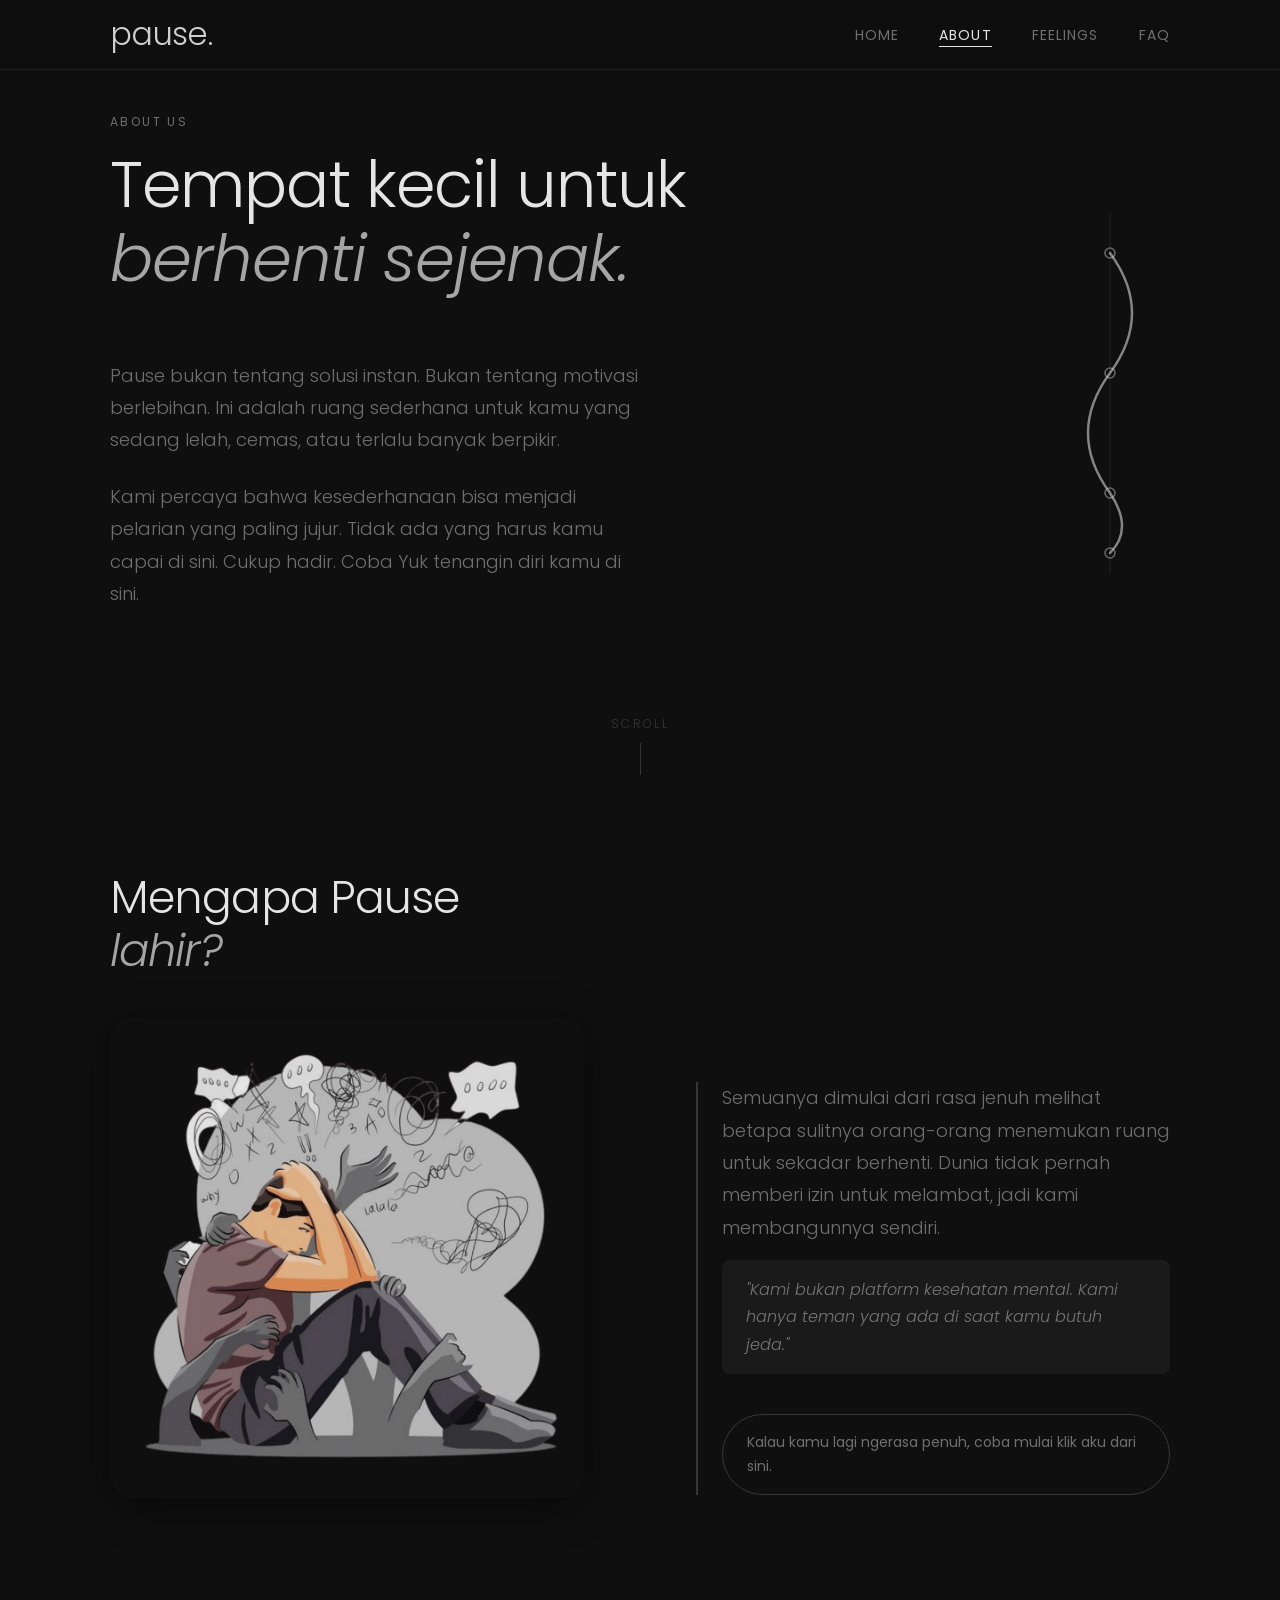
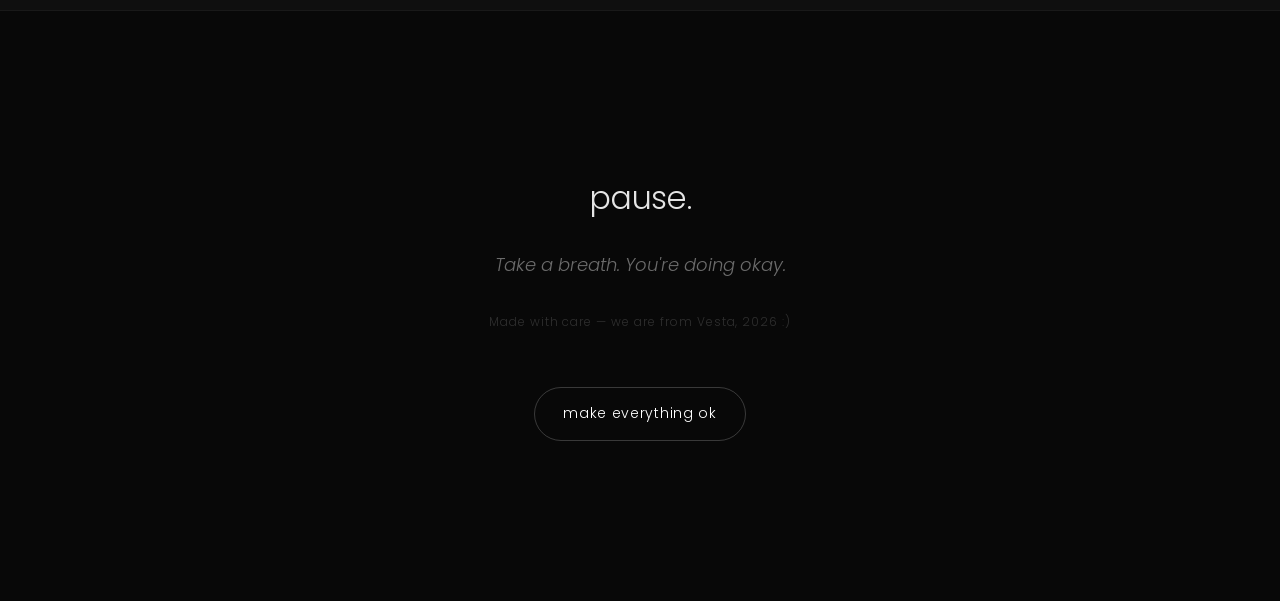
==== about.html @ dbca9d83 "Update project Singel page to Muliti page" ====
<!doctype html>
<html lang="id">
  <head>
    <meta charset="UTF-8" />
    <meta name="viewport" content="width=device-width, initial-scale=1.0" />
    <meta
      name="description"
      content="Pause — Tempat kecil untuk berhenti sejenak dan melatih pernapasan."
    />
    <title>Pause - About</title>

    <!-- Favicon -->
    <link
      rel="icon"
      type="image/svg+xml"
      href="assets/images/line-art/favicon.svg"
    />

    <!-- Google Fonts -->
    <link rel="preconnect" href="https://fonts.googleapis.com" />
    <link rel="preconnect" href="https://fonts.gstatic.com" crossorigin />
    <link
      href="https://fonts.googleapis.com/css2?family=Poppins:ital,wght@0,300;0,400;0,500;1,300;1,400&display=swap"
      rel="stylesheet"
    />

    <!-- Stylesheets -->
    <link rel="stylesheet" href="assets/css/style.css" />
    <link rel="stylesheet" href="assets/css/animations.css" />
  </head>
  <body>
    <!-- Skip link -->
    <a href="#main-content" class="skip-link">Skip to main content</a>

    <!-- Navbar -->
    <header class="site-header" role="banner">
      <nav class="navbar" role="navigation" aria-label="Main navigation">
        <a
          href="index.html"
          class="navbar-brand"
          aria-label="Pause — back to home"
          >pause.</a
        >
        <ul class="navbar-nav" role="list">
          <li class="nav-item" role="listitem">
            <a href="index.html" class="nav-link">Home</a>
          </li>
          <li class="nav-item" role="listitem">
            <a href="about.html" class="nav-link is-active">About</a>
          </li>
          <li class="nav-item" role="listitem">
            <a href="feelings.html" class="nav-link">Feelings</a>
          </li>
          <li class="nav-item" role="listitem">
            <a href="faq.html" class="nav-link">FAQ</a>
          </li>
        </ul>
      </nav>
    </header>

    <!-- Main -->
    <main id="main-content" role="main">
      <!-- About Hero 1 -->
      <section
        id="about"
        class="section about-section"
        aria-labelledby="about-title"
      >
        <div class="section-container">
          <div class="about-content">
            <span class="section-label fade-in">About Us</span>
            <h2 id="about-title" class="section-title fade-in">
              Tempat kecil untuk<br /><em>berhenti sejenak.</em>
            </h2>
            <div class="about-body fade-in">
              <p>
                Pause bukan tentang solusi instan. Bukan tentang motivasi
                berlebihan. Ini adalah ruang sederhana untuk kamu yang sedang
                lelah, cemas, atau terlalu banyak berpikir.
              </p>
              <p>
                Kami percaya bahwa kesederhanaan bisa menjadi pelarian yang
                paling jujur. Tidak ada yang harus kamu capai di sini. Cukup
                hadir. Coba Yuk tenangin diri kamu di sini.
              </p>
            </div>
          </div>

          <div class="about-art fade-in" aria-hidden="true">
            <img src="assets/images/line-art/about-line.svg" alt="" />
          </div>
        </div>
        <div class="about-scroll-hint fade-in" aria-hidden="true">
          <span class="scroll-text">scroll</span>
          <span class="scroll-line"></span>
        </div>
      </section>

      <!-- About Hero 2 — Origin Story -->
      <section
        id="origin"
        class="section about-origin-section"
        aria-labelledby="origin-title"
      >
        <div class="section-container">
          <h2 class="origin-heading fade-in" id="origin-title">
            Mengapa Pause<br /><em>lahir?</em>
          </h2>
          <div class="origin-container">
            <div class="origin-img fade-in" aria-hidden="true">
              <img src="resources/img/health_image.png" alt="" />
            </div>

            <div class="origin-story fade-in" aria-labelledby="origin-title">
              <p class="origin-text">
                Semuanya dimulai dari rasa jenuh melihat betapa sulitnya
                orang-orang menemukan ruang untuk sekadar berhenti. Dunia tidak
                pernah memberi izin untuk melambat, jadi kami membangunnya
                sendiri.
              </p>
              <blockquote class="origin-quote">
                <p>
                  "Kami bukan platform kesehatan mental. Kami hanya teman yang
                  ada di saat kamu butuh jeda."
                </p>
              </blockquote>
              <a href="feelings.html" class="origin-cta">
                Kalau kamu lagi ngerasa penuh, coba mulai klik aku dari sini.
              </a>
            </div>
          </div>
        </div>
      </section>
    </main>

    <!-- Footer -->
    <footer class="site-footer" role="contentinfo">
      <div class="footer-container">
        <p class="footer-brand">pause.</p>
        <p class="footer-tagline">Take a breath. You're doing okay.</p>
        <p class="footer-credit">Made with care — we are from Vesta, 2026 :)</p>
      </div>
      <br />
      <br />
      <div class="ok-section">
        <button id="ok-button">make everything ok</button>
      </div>
    </footer>

    <!-- Popup -->
    <div
      class="popup-overlay"
      id="popup-overlay"
      role="dialog"
      aria-modal="true"
      aria-labelledby="popup-message"
      aria-hidden="true"
    >
      <div class="popup-card">
        <div class="popup-art" aria-hidden="true">
          <img src="assets/images/line-art/popup-circles.svg" alt="" />
        </div>
        <p id="popup-message" class="popup-message" aria-live="polite"></p>
        <div class="popup-progress">
          <div class="popup-progress-bar" id="popup-progress-bar"></div>
        </div>
        <button
          class="popup-close"
          id="popup-close"
          aria-label="Tutup pesan reflektif"
        >
          okay, I'll pause. Done Popup -->
    <div
      class="breathe-popup-overlay"
      id="breathe-popup-overlay"
      role="dialog"
      aria-modal="true"
      aria-labelledby="breathe-popup-msg"
      aria-hidden="true"
    >
      <div class="breathe-popup-card">
        <p id="breathe-popup-msg" class="breathe-popup-message">
          everything is fine okay :)
        </p>
        <div class="breathe-popup-actions">
          <button
            class="breathe-popup-btn breathe-popup-btn--secondary"
            id="breathe-popup-retry"
          >
            Still not good?
          </button>
          <button
            class="breathe-popup-btn breathe-popup-btn--primary"
            id="breathe-popup-ok"
          >
            Okay
          </button>
        </div>
      </div>
    </div>

    <!-- Scripts -->
    <script src="assets/js/popup.js"></script>
    <script src="assets/js/main.js"></script>
  </body>
</html>
---- assets/css/style.css ----
/* PAUSE — style.css
   Global styles, variables, reset, components */

/* Custom Properties */
:root {
  /* Colors */
  --color-bg: #0f0f0f;
  --color-bg-secondary: #1a1a1a;
  --color-bg-card: #161616;
  --color-text: #e5e5e5;
  --color-text-muted: rgba(229, 229, 229, 0.45);
  --color-text-faint: rgba(229, 229, 229, 0.18);
  --color-border: rgba(229, 229, 229, 0.08);
  --color-border-hover: rgba(229, 229, 229, 0.18);

  /* Typography */
  --font-main: "Poppins", system-ui, sans-serif;

  /* Font sizes */
  --fs-xs: 0.75rem;
  --fs-sm: 0.875rem;
  --fs-base: 1rem;
  --fs-md: 1.125rem;
  --fs-lg: 1.5rem;
  --fs-xl: 2rem;
  --fs-2xl: 3rem;
  --fs-3xl: 4.5rem;
  --fs-hero: clamp(4.5rem, 14vw, 9rem);

  /* Spacing */
  --space-xs: 0.5rem;
  --space-sm: 1rem;
  --space-md: 1.5rem;
  --space-lg: 2.5rem;
  --space-xl: 4rem;
  --space-2xl: 7rem;
  --space-3xl: 10rem;

  /* Layout */
  --max-width: 1140px;
  --section-padding: clamp(5rem, 12vw, 10rem);

  /* Navbar */
  --navbar-height: 70px;

  /* Transitions */
  --transition-fast: 150ms ease;
  --transition-base: 300ms ease;
  --transition-slow: 600ms ease;

  /* Radius */
  --radius-sm: 4px;
  --radius-base: 8px;
  --radius-lg: 16px;
  --radius-full: 9999px;
}

/* Reset */
*,
*::before,
*::after {
  box-sizing: border-box;
  margin: 0;
  padding: 0;
}

html {
  scroll-behavior: smooth;
  scroll-padding-top: var(--navbar-height);
  -webkit-text-size-adjust: 100%;
}

body {
  background-color: var(--color-bg);
  color: var(--color-text);
  font-family: var(--font-main);
  font-size: var(--fs-base);
  font-weight: 300;
  line-height: 1.7;
  min-height: 100vh;
  overflow-x: hidden;
}

img {
  display: block;
  max-width: 100%;
}

ul,
ol {
  list-style: none;
}

a {
  color: inherit;
  text-decoration: none;
}

button {
  background: none;
  border: none;
  cursor: pointer;
  font: inherit;
  color: inherit;
}

blockquote {
  quotes: none;
}

/* Skip link */
.skip-link {
  position: absolute;
  top: -999px;
  left: 0;
  padding: var(--space-xs) var(--space-sm);
  background: var(--color-text);
  color: var(--color-bg);
  font-size: var(--fs-sm);
  z-index: 1000;
}

.skip-link:focus {
  top: 0;
}

/* Navbar */
.site-header {
  position: fixed;
  top: 0;
  left: 0;
  right: 0;
  z-index: 100;
  height: var(--navbar-height);
  background-color: rgba(15, 15, 15, 0.75);
  backdrop-filter: blur(12px);
  -webkit-backdrop-filter: blur(12px);
  border-bottom: 1px solid var(--color-border);
  transition:
    background-color var(--transition-slow),
    border-color var(--transition-slow);
}

.site-header.is-scrolled {
  background-color: rgba(15, 15, 15, 0.95);
  backdrop-filter: blur(12px);
  -webkit-backdrop-filter: blur(12px);
  border-bottom: 1px solid var(--color-border-hover);
}

.navbar {
  display: flex;
  align-items: center;
  justify-content: space-between;
  max-width: var(--max-width);
  margin: 0 auto;
  padding: 0 var(--space-lg);
  height: 100%;
}

.navbar-brand {
  font-size: var(--fs-xl);
  font-weight: 300;
  letter-spacing: -0.02em;
  color: var(--color-text);
  opacity: 0.9;
  transition: opacity var(--transition-fast);
}

.navbar-brand:hover {
  opacity: 1;
}

.navbar-nav {
  display: flex;
  align-items: center;
  gap: var(--space-lg);
}

.nav-link {
  font-size: var(--fs-sm);
  font-weight: 400;
  letter-spacing: 0.08em;
  text-transform: uppercase;
  color: var(--color-text-muted);
  position: relative;
  padding-bottom: 2px;
  transition: color var(--transition-fast);
}

.nav-link::after {
  content: "";
  position: absolute;
  bottom: 0;
  left: 0;
  width: 0;
  height: 1px;
  background-color: var(--color-text);
  transition: width var(--transition-base);
}

.nav-link:hover,
.nav-link.is-active {
  color: var(--color-text);
}

.nav-link:hover::after,
.nav-link.is-active::after {
  width: 100%;
}

/* Section shared */
.section {
  min-height: 100vh;
  padding-top: var(--section-padding);
  padding-bottom: var(--section-padding);
  position: relative;
}

.section-container {
  max-width: var(--max-width);
  margin: 0 auto;
  padding: 0 var(--space-lg);
}

.section-label {
  display: block;
  font-size: var(--fs-xs);
  font-weight: 400;
  letter-spacing: 0.2em;
  text-transform: uppercase;
  color: var(--color-text-muted);
  margin-bottom: var(--space-sm);
}

.section-title {
  font-size: clamp(var(--fs-2xl), 5vw, var(--fs-3xl));
  font-weight: 300;
  line-height: 1.15;
  letter-spacing: -0.02em;
  margin-bottom: var(--space-xl);
  color: var(--color-text);
}

.section-title em {
  font-style: italic;
  opacity: 0.7;
}

/* Home section */
.home-section {
  display: flex;
  align-items: center;
  justify-content: center;
  padding-top: var(--navbar-height);
  overflow: hidden;
}

.home-bg-circles {
  position: absolute;
  inset: 0;
  pointer-events: none;
  z-index: 0;
}

.bg-circle {
  position: absolute;
  border-radius: 50%;
  border: 1px solid var(--color-border);
}

.bg-circle--outer {
  width: 90vmin;
  height: 90vmin;
  top: 50%;
  left: 50%;
  transform: translate(-50%, -50%);
  animation: pulse-ring 8s ease-in-out infinite;
}

.bg-circle--mid {
  width: 60vmin;
  height: 60vmin;
  top: 50%;
  left: 50%;
  transform: translate(-50%, -50%);
  animation: pulse-ring 8s ease-in-out 1s infinite;
}

.bg-circle--inner {
  width: 30vmin;
  height: 30vmin;
  top: 50%;
  left: 50%;
  transform: translate(-50%, -50%);
  animation: pulse-ring 8s ease-in-out 2s infinite;
}

.home-content {
  position: relative;
  z-index: 1;
  display: flex;
  flex-direction: column;
  align-items: center;
  justify-content: center;
  text-align: center;
  width: 100%;
  max-width: var(--max-width);
  padding: 0 var(--space-lg);
}

.home-line-art {
  position: absolute;
  top: 50%;
  left: 50%;
  transform: translate(-50%, -50%);
  width: clamp(280px, 55vmin, 480px);
  opacity: 0.35;
  pointer-events: none;
  animation: float-slow 7s ease-in-out infinite;
  animation-delay: 1.5s;
}

.home-line-art img {
  width: 100%;
  height: auto;
}

.home-text {
  display: flex;
  flex-direction: column;
  align-items: center;
  gap: var(--space-sm);
}

.home-eyebrow {
  font-size: var(--fs-xs);
  font-weight: 400;
  letter-spacing: 0.25em;
  text-transform: uppercase;
  color: var(--color-text-muted);
}

.home-title {
  font-size: var(--fs-hero);
  font-weight: 300;
  line-height: 1;
  letter-spacing: -0.04em;
  color: var(--color-text);
}

.home-tagline {
  font-size: clamp(var(--fs-md), 2.5vw, var(--fs-xl));
  font-weight: 300;
  color: var(--color-text-muted);
  line-height: 1.5;
  margin-top: var(--space-xs);
}

.home-tagline em {
  font-style: italic;
}

.home-scroll-cue {
  display: inline-flex;
  align-items: center;
  gap: 6px;
  margin-top: var(--space-lg);
  padding: 0.45rem var(--space-sm);
  color: var(--color-text-muted);
  border: 1px solid var(--color-border-hover);
  border-radius: var(--radius-full);
  font-size: var(--fs-xs);
  font-weight: 300;
  letter-spacing: 0.03em;
  text-transform: none;
  transition:
    color var(--transition-base),
    border-color var(--transition-base),
    background-color var(--transition-base);
}

.home-scroll-cue .scroll-text {
  font-size: inherit;
  letter-spacing: inherit;
  text-transform: none;
}

.home-scroll-cue:hover {
  color: var(--color-bg);
  background-color: var(--color-text);
  border-color: var(--color-text);
}

.home-scroll-cue .scroll-line {
  display: none;
}

.scroll-text {
  font-size: var(--fs-xs);
  letter-spacing: 0.2em;
  text-transform: uppercase;
}

.scroll-line {
  display: block;
  width: 1px;
  height: 40px;
  background: currentColor;
  animation: scroll-bounce 2s ease-in-out infinite;
}

/* About scroll hint */
.about-scroll-hint {
  display: flex;
  flex-direction: column;
  align-items: center;
  gap: var(--space-xs);
  margin-top: var(--space-lg);
  padding-bottom: var(--space-lg);
  width: 100%;
  color: var(--color-text-faint);
  opacity: 0.5;
}

.about-scroll-hint .scroll-text {
  font-size: var(--fs-xs);
  letter-spacing: 0.2em;
  text-transform: uppercase;
}

.about-scroll-hint .scroll-line {
  width: 1px;
  height: 32px;
  background: currentColor;
  animation: scroll-bounce 2s ease-in-out infinite;
}

/* About section */
.about-section {
  background-color: var(--color-bg);
  display: flex;
  flex-direction: column;
  align-items: center;
  min-height: unset;
  padding-top: var(--space-2xl);
  padding-bottom: var(--space-sm);
}

.about-section .section-container {
  display: grid;
  grid-template-columns: 1fr auto;
  gap: var(--space-2xl);
  align-items: center;
  width: 100%;
}

.about-body {
  display: flex;
  flex-direction: column;
  gap: var(--space-md);
  max-width: 540px;
  margin-bottom: var(--space-xl);
}

.about-body p {
  font-size: var(--fs-md);
  font-weight: 300;
  color: var(--color-text-muted);
  line-height: 1.8;
}

.about-meta {
  display: flex;
  flex-wrap: wrap;
  gap: var(--space-sm);
}

.about-meta-item {
  display: flex;
  flex-direction: column;
  gap: 2px;
  padding: var(--space-sm) var(--space-md);
  border: 1px solid var(--color-border);
  border-radius: var(--radius-base);
  background-color: var(--color-bg-secondary);
  transition: border-color var(--transition-base);
}

.about-meta-item:hover {
  border-color: var(--color-border-hover);
}

.meta-label {
  font-size: var(--fs-xs);
  font-weight: 400;
  letter-spacing: 0.15em;
  text-transform: uppercase;
  color: var(--color-text-faint);
}

.meta-value {
  font-size: var(--fs-md);
  font-weight: 400;
  color: var(--color-text);
}

.origin-heading {
  font-size: clamp(var(--fs-xl), 3.5vw, var(--fs-2xl));
  font-weight: 300;
  line-height: 1.2;
  letter-spacing: -0.02em;
  margin-bottom: var(--space-lg);
  color: var(--color-text);
}

.origin-heading em {
  font-style: italic;
  opacity: 0.7;
}

/* Origin story */
.origin-story {
  display: flex;
  flex-direction: column;
  gap: var(--space-sm);
  max-width: 540px;
  margin-bottom: var(--space-xl);
  padding-left: var(--space-md);
  border-left: 2px solid var(--color-border-hover);
}

.origin-label {
  font-size: var(--fs-xs);
  font-weight: 400;
  letter-spacing: 0.15em;
  text-transform: uppercase;
  color: var(--color-text-faint);
}

.origin-text {
  font-size: var(--fs-md);
  font-weight: 300;
  color: var(--color-text-muted);
  line-height: 1.8;
}

.origin-quote {
  margin: 0;
  padding: var(--space-sm) var(--space-md);
  background-color: var(--color-bg-secondary);
  border-radius: var(--radius-base);
}

.origin-quote p {
  font-size: var(--fs-base);
  font-style: italic;
  font-weight: 300;
  color: var(--color-text-muted);
  line-height: 1.7;
  margin: 0;
}

.about-art {
  width: 120px;
  opacity: 0.6;
  flex-shrink: 0;
}

.about-art img {
  width: 100%;
  height: auto;
}

/* About Origin Section (Hero 2) */
.about-origin-section {
  background-color: var(--color-bg);
  min-height: unset;
  padding-top: var(--space-lg);
  padding-bottom: var(--space-2xl);
}

.origin-container {
  display: grid;
  grid-template-columns: 1fr 1fr;
  gap: var(--space-2xl);
  align-items: start;
  width: 100%;
}

.origin-left {
  display: flex;
  flex-direction: column;
  gap: var(--space-md);
}

.origin-img {
  width: 100%;
  border-radius: 24px;
  overflow: hidden;
  flex-shrink: 0;
  box-shadow: 0 8px 40px rgba(0, 0, 0, 0.45);
}

.origin-img img {
  width: 100%;
  height: 480px;
  object-fit: cover;
  border-radius: 24px;
  opacity: 0.9;
  display: block;
}

.origin-cta {
  display: inline-block;
  margin-top: var(--space-md);
  padding: var(--space-sm) var(--space-md);
  font-size: var(--fs-sm);
  font-weight: 400;
  font-family: var(--font-main);
  color: var(--color-text-muted);
  border: 1px solid var(--color-border-hover);
  border-radius: var(--radius-full);
  text-decoration: none;
  transition:
    color var(--transition-base),
    border-color var(--transition-base),
    background-color var(--transition-base);
}

.origin-cta:hover {
  color: var(--color-bg);
  background-color: var(--color-text);
  border-color: var(--color-text);
}

.about-origin-section .origin-story {
  max-width: none;
  margin-bottom: 0;
  margin-top: var(--space-xl);
}

/* Feelings section */
.feelings-section {
  background-color: var(--color-bg);
}

.feelings-header {
  max-width: var(--max-width);
  margin: 0 auto;
  padding: 0 var(--space-lg);
  margin-bottom: var(--space-2xl);
}

.feelings-grid {
  max-width: var(--max-width);
  margin: 0 auto;
  padding: 0 var(--space-lg);
  display: grid;
  grid-template-columns: repeat(3, 1fr);
  gap: var(--space-md);
}

.feeling-card {
  background-color: var(--color-bg-card);
  border: 1px solid var(--color-border);
  border-radius: var(--radius-lg);
  padding: var(--space-xl) var(--space-lg);
  display: flex;
  flex-direction: column;
  gap: var(--space-md);
  transition:
    border-color var(--transition-base),
    transform var(--transition-slow);
  will-change: transform;
}

.feeling-card:hover {
  border-color: var(--color-border-hover);
  transform: translateY(-4px);
}

.feeling-card-art {
  width: 80px;
  height: 80px;
}

.feeling-card-art img {
  width: 100%;
  height: 100%;
  object-fit: contain;
}

.feeling-card-content {
  display: flex;
  flex-direction: column;
  gap: var(--space-sm);
  flex: 1;
}

.feeling-title {
  font-size: var(--fs-2xl);
  font-weight: 300;
  letter-spacing: -0.02em;
  line-height: 1;
  color: var(--color-text);
}

.feeling-desc {
  font-size: var(--fs-sm);
  font-weight: 300;
  color: var(--color-text-muted);
  line-height: 1.75;
}

.feeling-tips {
  padding: var(--space-sm) var(--space-md);
  border-left: 1px solid var(--color-border-hover);
  margin-top: auto;
}

.feeling-tips p {
  font-size: var(--fs-sm);
  font-weight: 300;
  color: var(--color-text-muted);
  line-height: 1.7;
}

.feeling-quote {
  margin-top: var(--space-sm);
}

.feeling-quote p {
  font-size: var(--fs-md);
  font-style: italic;
  font-weight: 300;
  color: var(--color-text-faint);
  line-height: 1.5;
}

/* FAQ section */
.faq-section {
  background-color: var(--color-bg);
  min-height: unset;
  padding-top: var(--space-2xl);
  padding-bottom: var(--space-2xl);
}

.faq-list {
  display: flex;
  flex-direction: column;
  max-width: 720px;
  margin-top: var(--space-xl);
}

.faq-item {
  border-top: 1px solid var(--color-border);
}

.faq-item:last-child {
  border-bottom: 1px solid var(--color-border);
}

.faq-question {
  display: flex;
  align-items: center;
  justify-content: space-between;
  width: 100%;
  padding: var(--space-md) 0;
  text-align: left;
  color: var(--color-text-muted);
  font-size: var(--fs-md);
  font-weight: 300;
  gap: var(--space-md);
  transition: color var(--transition-fast);
}

.faq-question:hover,
.faq-question[aria-expanded="true"] {
  color: var(--color-text);
}

.faq-icon {
  flex-shrink: 0;
  width: 22px;
  height: 22px;
  border: 1px solid var(--color-border);
  border-radius: var(--radius-full);
  position: relative;
  transition: border-color var(--transition-base);
}

.faq-icon::before,
.faq-icon::after {
  content: "";
  position: absolute;
  top: 50%;
  left: 50%;
  background: var(--color-text-muted);
  transition:
    transform var(--transition-base),
    opacity var(--transition-base),
    background var(--transition-base);
}

.faq-icon::before {
  width: 10px;
  height: 1px;
  transform: translate(-50%, -50%);
}

.faq-icon::after {
  width: 1px;
  height: 10px;
  transform: translate(-50%, -50%);
}

.faq-question[aria-expanded="true"] .faq-icon {
  border-color: var(--color-border-hover);
}

.faq-question[aria-expanded="true"] .faq-icon::before,
.faq-question[aria-expanded="true"] .faq-icon::after {
  background: var(--color-text);
}

.faq-question[aria-expanded="true"] .faq-icon::after {
  opacity: 0;
  transform: translate(-50%, -50%) rotate(90deg);
}

.faq-answer {
  overflow: hidden;
  max-height: 0;
  transition: max-height 400ms cubic-bezier(0.16, 1, 0.3, 1);
}

.faq-answer[hidden] {
  display: block !important;
  max-height: 0;
}

.faq-answer.is-open {
  max-height: 400px;
}

.faq-answer p {
  padding-bottom: var(--space-lg);
  font-size: var(--fs-base);
  font-weight: 300;
  color: var(--color-text-muted);
  line-height: 1.8;
  max-width: 600px;
}

/* Footer */
.site-footer {
  background-color: #080808;
  border-top: 1px solid var(--color-border);
  padding: var(--space-3xl) var(--space-lg);
  text-align: center;
}

.footer-container {
  display: flex;
  flex-direction: column;
  align-items: center;
  gap: var(--space-sm);
}

.footer-brand {
  font-size: var(--fs-xl);
  font-weight: 300;
  letter-spacing: -0.02em;
  color: var(--color-text);
  margin-bottom: var(--space-xs);
}

.footer-tagline {
  font-size: var(--fs-md);
  font-style: italic;
  font-weight: 300;
  color: var(--color-text-muted);
}

.footer-credit {
  font-size: var(--fs-xs);
  font-weight: 300;
  letter-spacing: 0.08em;
  color: var(--color-text-faint);
  margin-top: var(--space-sm);
}

/* Popup */
.popup-overlay {
  position: fixed;
  inset: 0;
  z-index: 200;
  display: flex;
  align-items: center;
  justify-content: center;
  padding: var(--space-lg);
  background-color: rgba(10, 10, 10, 0.75);
  backdrop-filter: blur(8px);
  -webkit-backdrop-filter: blur(8px);
  opacity: 0;
  pointer-events: none;
  transition: opacity var(--transition-slow);
}

.popup-overlay.is-visible {
  opacity: 1;
  pointer-events: all;
}

.popup-card {
  background-color: var(--color-bg-secondary);
  border: 1px solid var(--color-border-hover);
  border-radius: var(--radius-lg);
  padding: var(--space-2xl) var(--space-xl);
  max-width: 420px;
  width: 100%;
  text-align: center;
  display: flex;
  flex-direction: column;
  align-items: center;
  gap: var(--space-lg);
  transform: translateY(16px);
  transition: transform var(--transition-slow);
}

.popup-overlay.is-visible .popup-card {
  transform: translateY(0);
}

.popup-art img {
  width: 70px;
  height: 70px;
  opacity: 0.6;
}

.popup-message {
  font-size: var(--fs-lg);
  font-weight: 300;
  font-style: italic;
  line-height: 1.5;
  color: var(--color-text);
  letter-spacing: -0.01em;
}

.popup-close {
  display: inline-block;
  padding: var(--space-sm) var(--space-xl);
  border: 1px solid var(--color-border-hover);
  border-radius: var(--radius-full);
  font-size: var(--fs-xs);
  font-weight: 400;
  letter-spacing: 0.12em;
  text-transform: uppercase;
  color: var(--color-text-muted);
  transition:
    color var(--transition-fast),
    border-color var(--transition-fast),
    background var(--transition-fast);
}

.popup-close:hover {
  color: var(--color-bg);
  background-color: var(--color-text);
  border-color: var(--color-text);
}

/* Responsive - Tablet */
@media (max-width: 900px) {
  .about-section .section-container {
    grid-template-columns: 1fr;
  }

  .about-art {
    display: none;
  }

  .origin-container {
    grid-template-columns: 1fr;
  }

  .origin-img img {
    height: 280px;
  }

  .feelings-grid {
    grid-template-columns: 1fr;
    max-width: 480px;
  }

  .navbar-nav {
    gap: var(--space-md);
  }
}

/* Responsive - Mobile */
@media (max-width: 600px) {
  :root {
    --space-lg: 1.5rem;
  }

  .navbar {
    padding: 0 var(--space-md);
  }

  .feelings-grid,
  .faq-list,
  .faq-header,
  .feelings-header,
  .section-container {
    padding: 0 var(--space-md);
  }
}

.popup-progress {
  width: 100%;
  height: 4px;
  background: rgba(255, 255, 255, 0.1);
  margin-top: 16px;
  border-radius: 999px;
  overflow: hidden;
}

.popup-progress-bar {
  height: 100%;
  width: 0%;
  background: white;
  transition: width 0.3s ease;
}

#ok-button {
  padding: 14px 28px;
  border-radius: 999px;
  border: 1px solid rgba(255, 255, 255, 0.2);
  background: transparent;
  color: white;
  font-size: 14px;
  letter-spacing: 0.05em;
  cursor: pointer;

  transition: all 0.25s ease;
}

/* hover */
#ok-button:hover {
  background: rgba(255, 255, 255, 0.08);
  border-color: rgba(255, 255, 255, 0.4);
}

/* active (click feel) */
#ok-button:active {
  transform: scale(0.96);
}

#ok-button:hover {
  box-shadow: 0 0 20px rgba(255, 255, 255, 0.08);
}

/* Breathing Exercise */
.breathe-section {
  display: flex;
  flex-direction: column;
  gap: var(--space-xl);
}

.breathe-bridge {
  display: flex;
  flex-direction: column;
  gap: var(--space-xs);
  text-align: center;
  padding: var(--space-2xl) 0 var(--space-lg);
}

.breathe-bridge-text {
  font-size: var(--fs-lg);
  font-weight: 300;
  color: var(--color-text);
  line-height: 1.5;
}

.breathe-bridge-sub {
  font-size: var(--fs-base);
  font-weight: 300;
  color: var(--color-text-muted);
  line-height: 1.8;
}

.breathe-steps {
  display: flex;
  flex-wrap: wrap;
  gap: var(--space-sm);
  justify-content: center;
}

.breathe-step {
  display: flex;
  flex-direction: column;
  gap: 2px;
  padding: var(--space-sm) var(--space-md);
  border: 1px solid var(--color-border);
  border-radius: var(--radius-base);
  background-color: var(--color-bg-secondary);
  transition: border-color var(--transition-base);
}

.breathe-step:hover {
  border-color: var(--color-border-hover);
}

.breathe-widget {
  display: flex;
  flex-direction: column;
  align-items: center;
  gap: var(--space-lg);
}

.breathe-circle {
  width: 160px;
  height: 160px;
  border-radius: 50%;
  border: 1px solid var(--color-border);
  display: flex;
  flex-direction: column;
  align-items: center;
  justify-content: center;
  gap: 4px;
  transition:
    transform 4s cubic-bezier(0.4, 0, 0.2, 1),
    border-color 0.6s ease,
    box-shadow 0.6s ease;
  position: relative;
}

.breathe-circle.is-inhale {
  transform: scale(1.35);
  border-color: var(--color-border-hover);
  box-shadow: 0 0 40px rgba(229, 229, 229, 0.06);
}

.breathe-circle.is-hold {
  transform: scale(1.35);
  border-color: var(--color-border-hover);
  box-shadow: 0 0 30px rgba(229, 229, 229, 0.04);
  transition:
    transform 4s cubic-bezier(0.4, 0, 0.2, 1),
    border-color 0.6s ease,
    box-shadow 0.6s ease;
}

.breathe-circle.is-exhale {
  transform: scale(1);
  border-color: var(--color-border);
  box-shadow: none;
}

.breathe-phase-text {
  font-size: var(--fs-sm);
  font-weight: 400;
  letter-spacing: 0.15em;
  text-transform: uppercase;
  color: var(--color-text-muted);
  transition: opacity var(--transition-base);
}

.breathe-timer {
  font-size: var(--fs-2xl);
  font-weight: 300;
  color: var(--color-text);
  line-height: 1;
  letter-spacing: -0.02em;
}

.breathe-btn {
  display: inline-block;
  padding: var(--space-sm) var(--space-xl);
  border: 1px solid var(--color-border-hover);
  border-radius: var(--radius-full);
  font-size: var(--fs-xs);
  font-weight: 400;
  letter-spacing: 0.12em;
  text-transform: lowercase;
  color: var(--color-text-muted);
  background: transparent;
  cursor: pointer;
  transition:
    color var(--transition-fast),
    border-color var(--transition-fast),
    background var(--transition-fast);
}

.breathe-btn:hover {
  color: var(--color-bg);
  background-color: var(--color-text);
  border-color: var(--color-text);
}

.breathe-btn.is-active {
  color: var(--color-text);
  border-color: var(--color-text-muted);
}

.breathe-btn.is-active:hover {
  color: var(--color-bg);
  background-color: var(--color-text);
}

/* Breathe Done Popup */
.breathe-popup-overlay {
  position: fixed;
  inset: 0;
  z-index: 200;
  display: flex;
  align-items: center;
  justify-content: center;
  padding: var(--space-lg);
  background-color: rgba(10, 10, 10, 0.75);
  backdrop-filter: blur(8px);
  -webkit-backdrop-filter: blur(8px);
  opacity: 0;
  pointer-events: none;
  transition: opacity var(--transition-slow);
}

.breathe-popup-overlay.is-visible {
  opacity: 1;
  pointer-events: all;
}

.breathe-popup-card {
  background-color: var(--color-bg-secondary);
  border: 1px solid var(--color-border-hover);
  border-radius: var(--radius-lg);
  padding: var(--space-2xl) var(--space-xl);
  max-width: 420px;
  width: 100%;
  text-align: center;
  display: flex;
  flex-direction: column;
  align-items: center;
  gap: var(--space-lg);
  transform: translateY(16px);
  transition: transform var(--transition-slow);
}

.breathe-popup-overlay.is-visible .breathe-popup-card {
  transform: translateY(0);
}

.breathe-popup-message {
  font-size: var(--fs-lg);
  font-weight: 300;
  font-style: italic;
  line-height: 1.5;
  color: var(--color-text);
  letter-spacing: -0.01em;
}

.breathe-popup-actions {
  display: flex;
  align-items: center;
  gap: var(--space-md);
  flex-wrap: wrap;
  justify-content: center;
}

.breathe-popup-btn {
  display: inline-block;
  padding: var(--space-sm) var(--space-xl);
  border-radius: var(--radius-full);
  font-size: var(--fs-xs);
  font-weight: 400;
  letter-spacing: 0.12em;
  cursor: pointer;
  transition:
    color var(--transition-fast),
    border-color var(--transition-fast),
    background var(--transition-fast);
}

.breathe-popup-btn--secondary {
  border: 1px solid var(--color-border);
  background: transparent;
  color: var(--color-text-muted);
}

.breathe-popup-btn--secondary:hover {
  border-color: var(--color-border-hover);
  color: var(--color-text);
}

.breathe-popup-btn--primary {
  border: 1px solid var(--color-border-hover);
  background: transparent;
  color: var(--color-text-muted);
}

.breathe-popup-btn--primary:hover {
  color: var(--color-bg);
  background-color: var(--color-text);
  border-color: var(--color-text);
}

@media (max-width: 600px) {
  .breathe-steps {
    flex-direction: column;
  }

  .breathe-circle {
    width: 130px;
    height: 130px;
  }
}
---- assets/css/animations.css ----
/* PAUSE — animations.css
   Keyframes, entrance transitions, scroll-triggered effects */

/* Keyframes */

@keyframes pulse-ring {
  0%,
  100% {
    opacity: 0.06;
    transform: translate(-50%, -50%) scale(1);
  }
  50% {
    opacity: 0.14;
    transform: translate(-50%, -50%) scale(1.04);
  }
}

@keyframes scroll-bounce {
  0%,
  100% {
    transform: scaleY(1);
    opacity: 0.3;
  }
  50% {
    transform: scaleY(0.6);
    opacity: 0.1;
  }
}

@keyframes float-slow {
  0%,
  100% {
    transform: translate(-50%, -50%) translateY(0px);
  }
  50% {
    transform: translate(-50%, -50%) translateY(-12px);
  }
}

@keyframes hero-enter {
  from {
    opacity: 0;
    transform: translateY(28px);
  }
  to {
    opacity: 1;
    transform: translateY(0);
  }
}

/* Hero entrance */
.home-eyebrow {
  animation: hero-enter 0.9s ease both;
  animation-delay: 0.2s;
}

.home-title {
  animation: hero-enter 1.1s cubic-bezier(0.16, 1, 0.3, 1) both;
  animation-delay: 0.35s;
}

.home-tagline {
  animation: hero-enter 0.9s ease both;
  animation-delay: 0.6s;
}

.home-scroll-cue {
  animation: hero-enter 0.9s ease both;
  animation-delay: 0.85s;
}

/* Scroll fade-in */
.fade-in {
  opacity: 0;
  transform: translateY(24px);
  transition:
    opacity 0.75s cubic-bezier(0.16, 1, 0.3, 1),
    transform 0.75s cubic-bezier(0.16, 1, 0.3, 1);
}

.fade-in.is-visible {
  opacity: 1;
  transform: translateY(0);
}

/* Feeling cards stagger */
.feelings-grid .feeling-card:nth-child(1) {
  transition-delay: 0ms;
}
.feelings-grid .feeling-card:nth-child(2) {
  transition-delay: 120ms;
}
.feelings-grid .feeling-card:nth-child(3) {
  transition-delay: 240ms;
}

/* FAQ items stagger */
.faq-list .faq-item:nth-child(1) {
  transition-delay: 0ms;
}
.faq-list .faq-item:nth-child(2) {
  transition-delay: 80ms;
}
.faq-list .faq-item:nth-child(3) {
  transition-delay: 160ms;
}

/* Reduce motion */
@media (prefers-reduced-motion: reduce) {
  *,
  *::before,
  *::after {
    animation-duration: 0.01ms !important;
    animation-iteration-count: 1 !important;
    transition-duration: 0.01ms !important;
  }

  .fade-in {
    opacity: 1;
    transform: none;
  }

  .breathe-circle {
    transition-duration: 0.01ms !important;
  }

  html {
    scroll-behavior: auto;
  }
}
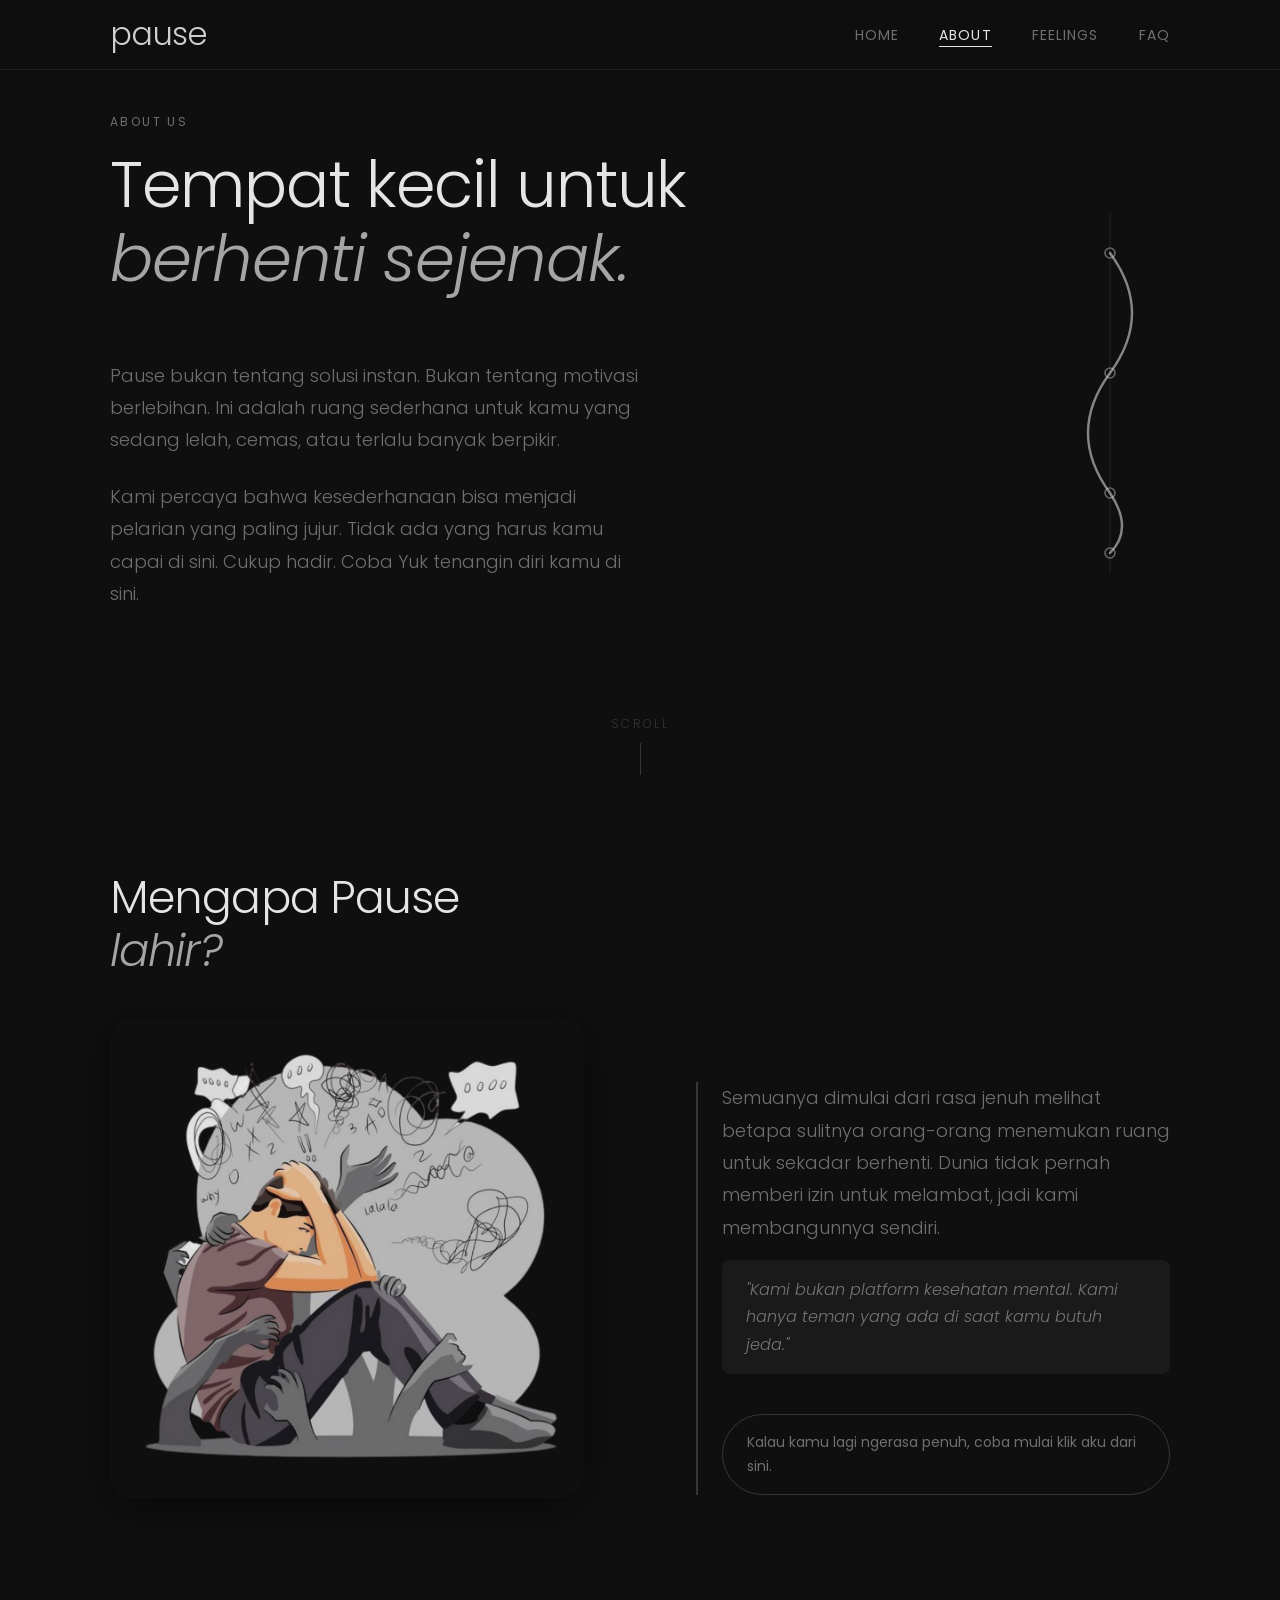
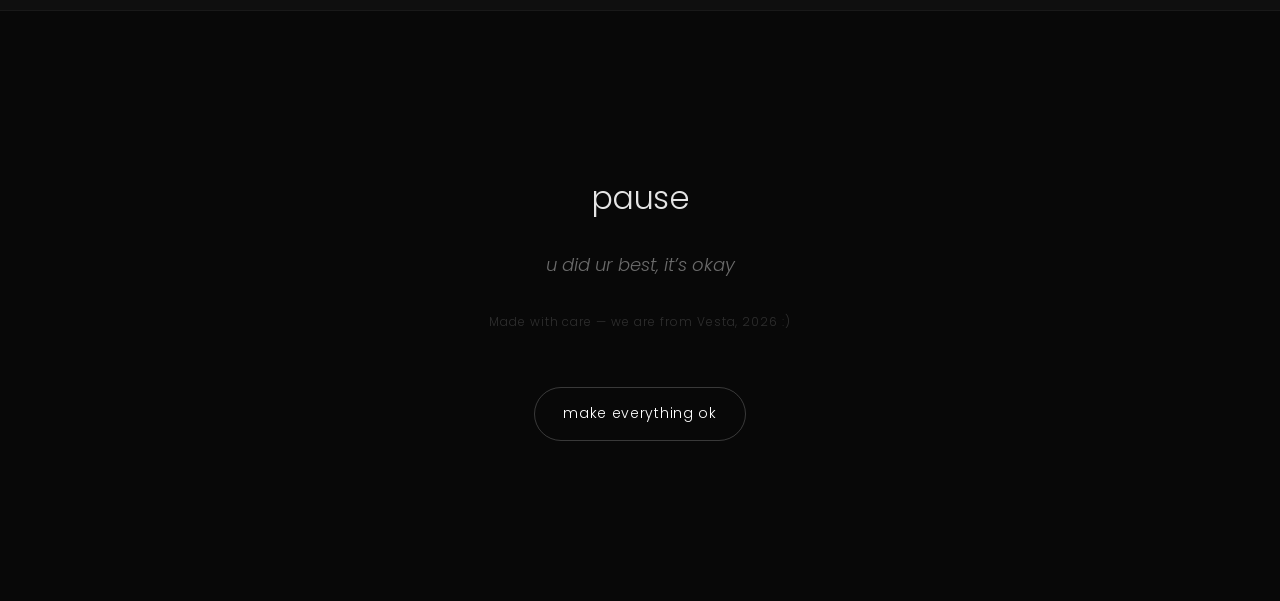
==== commit 4909912b: "feat: update quote" ====
--- a/about.html
+++ b/about.html
@@ -39,7 +39,7 @@
           href="index.html"
           class="navbar-brand"
           aria-label="Pause — back to home"
-          >pause.</a
+          >pause</a
         >
         <ul class="navbar-nav" role="list">
           <li class="nav-item" role="listitem">
@@ -136,8 +136,8 @@
     <!-- Footer -->
     <footer class="site-footer" role="contentinfo">
       <div class="footer-container">
-        <p class="footer-brand">pause.</p>
-        <p class="footer-tagline">Take a breath. You're doing okay.</p>
+        <p class="footer-brand">pause</p>
+        <p class="footer-tagline">u did ur best, it’s okay</p>
         <p class="footer-credit">Made with care — we are from Vesta, 2026 :)</p>
       </div>
       <br />
@@ -169,7 +169,7 @@
           id="popup-close"
           aria-label="Tutup pesan reflektif"
         >
-          okay, I'll pause. Done Popup -->
+          okay, I'll pause Done Popup -->
     <div
       class="breathe-popup-overlay"
       id="breathe-popup-overlay"
--- a/assets/css/style.css
+++ b/assets/css/style.css
@@ -350,7 +350,7 @@
 }
 
 .home-tagline {
-  font-size: clamp(var(--fs-md), 2.5vw, var(--fs-xl));
+  font-size: clamp(var(--fs-md), 2, var(--fs-xl));
   font-weight: 300;
   color: var(--color-text-muted);
   line-height: 1.5;
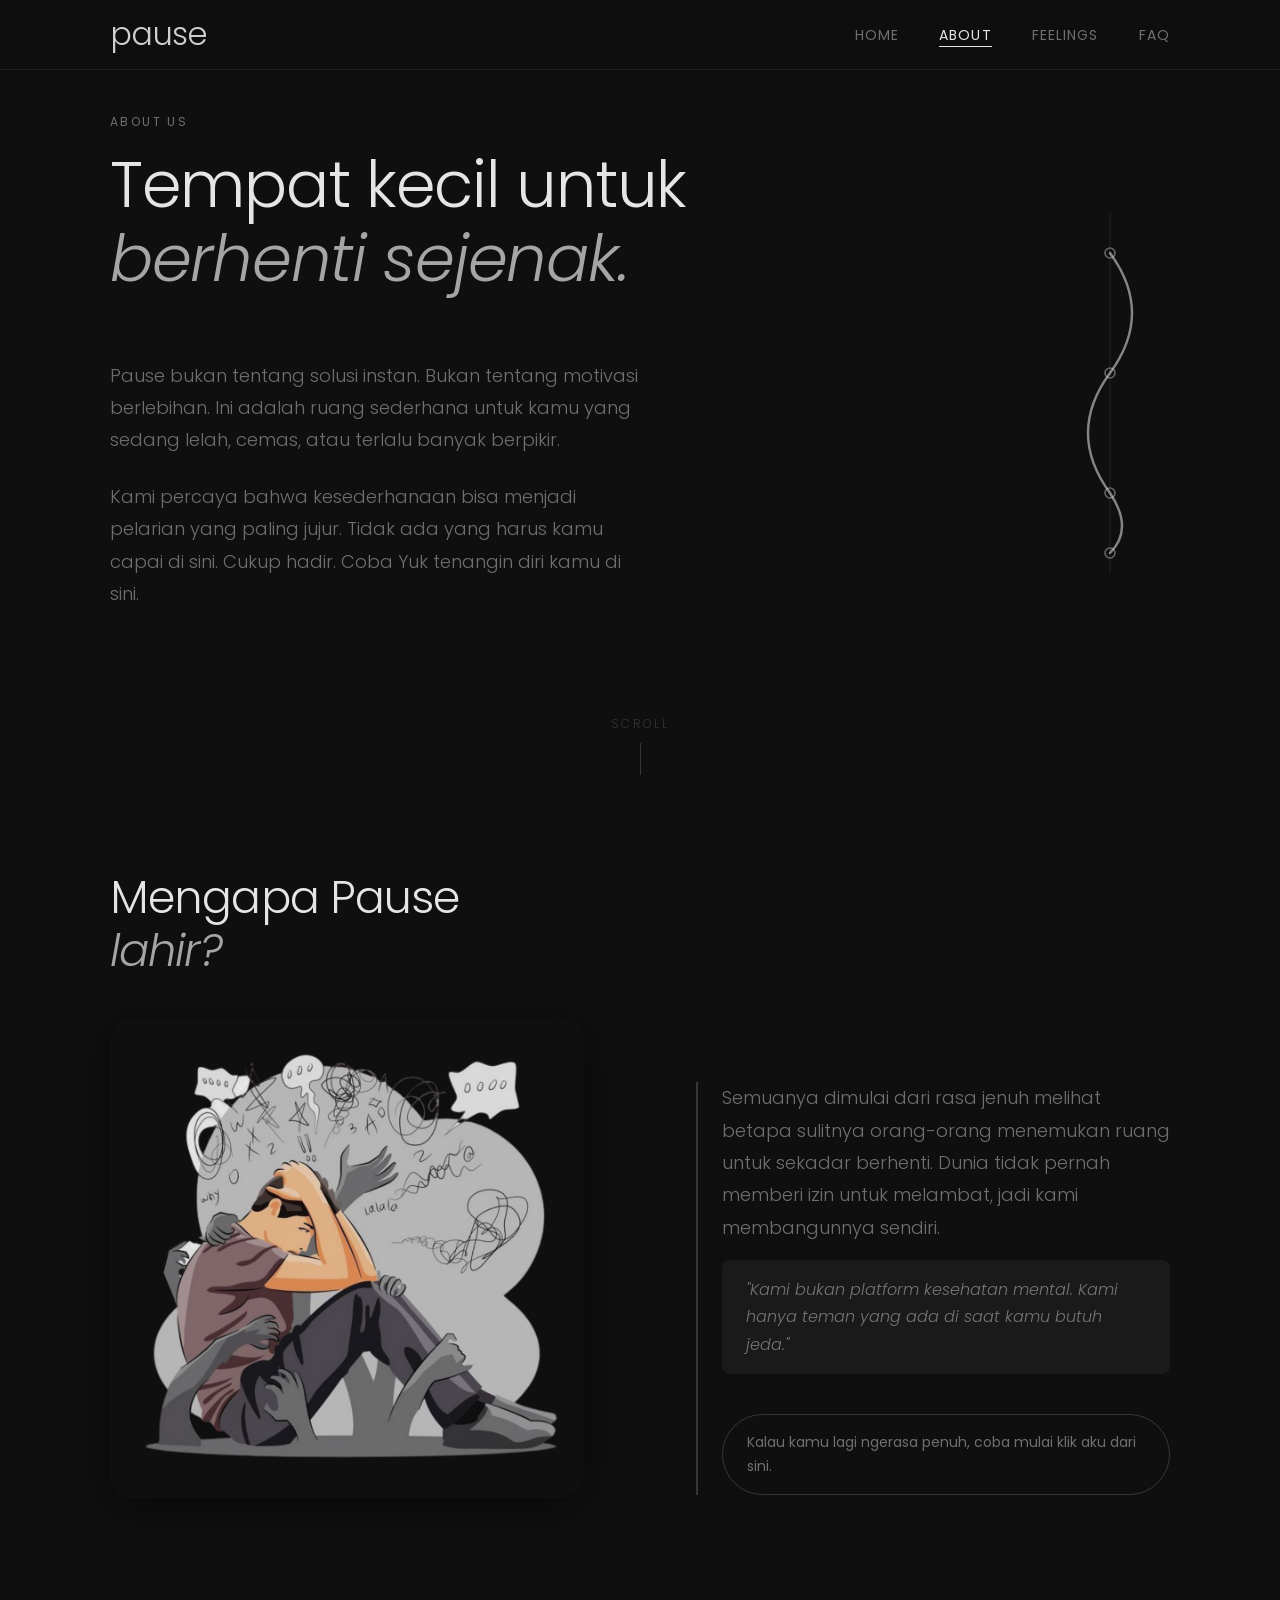
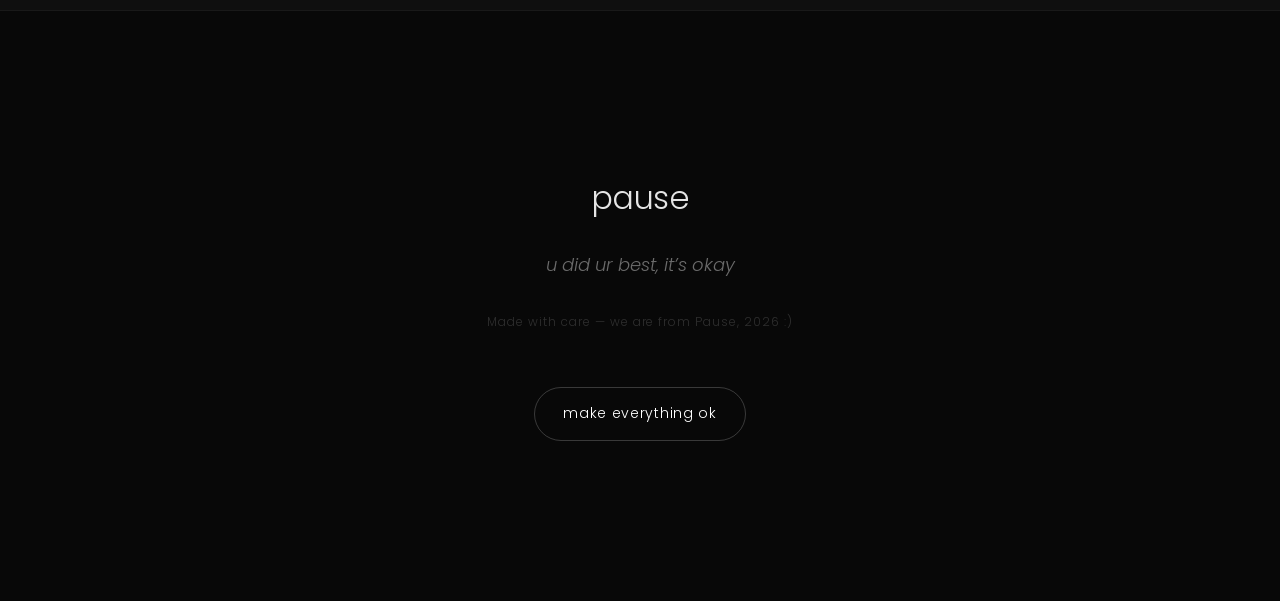
==== commit 8e4429e0: "feat: merge'" ====
--- a/about.html
+++ b/about.html
@@ -138,7 +138,7 @@
       <div class="footer-container">
         <p class="footer-brand">pause</p>
         <p class="footer-tagline">u did ur best, it’s okay</p>
-        <p class="footer-credit">Made with care — we are from Vesta, 2026 :)</p>
+        <p class="footer-credit">Made with care — we are from Pause, 2026 :)</p>
       </div>
       <br />
       <br />
@@ -169,7 +169,12 @@
           id="popup-close"
           aria-label="Tutup pesan reflektif"
         >
-          okay, I'll pause Done Popup -->
+          Okay
+        </button>
+      </div>
+    </div>
+
+    <!-- Breathe Done Popup -->
     <div
       class="breathe-popup-overlay"
       id="breathe-popup-overlay"
@@ -184,12 +189,6 @@
         </p>
         <div class="breathe-popup-actions">
           <button
-            class="breathe-popup-btn breathe-popup-btn--secondary"
-            id="breathe-popup-retry"
-          >
-            Still not good?
-          </button>
-          <button
             class="breathe-popup-btn breathe-popup-btn--primary"
             id="breathe-popup-ok"
           >
